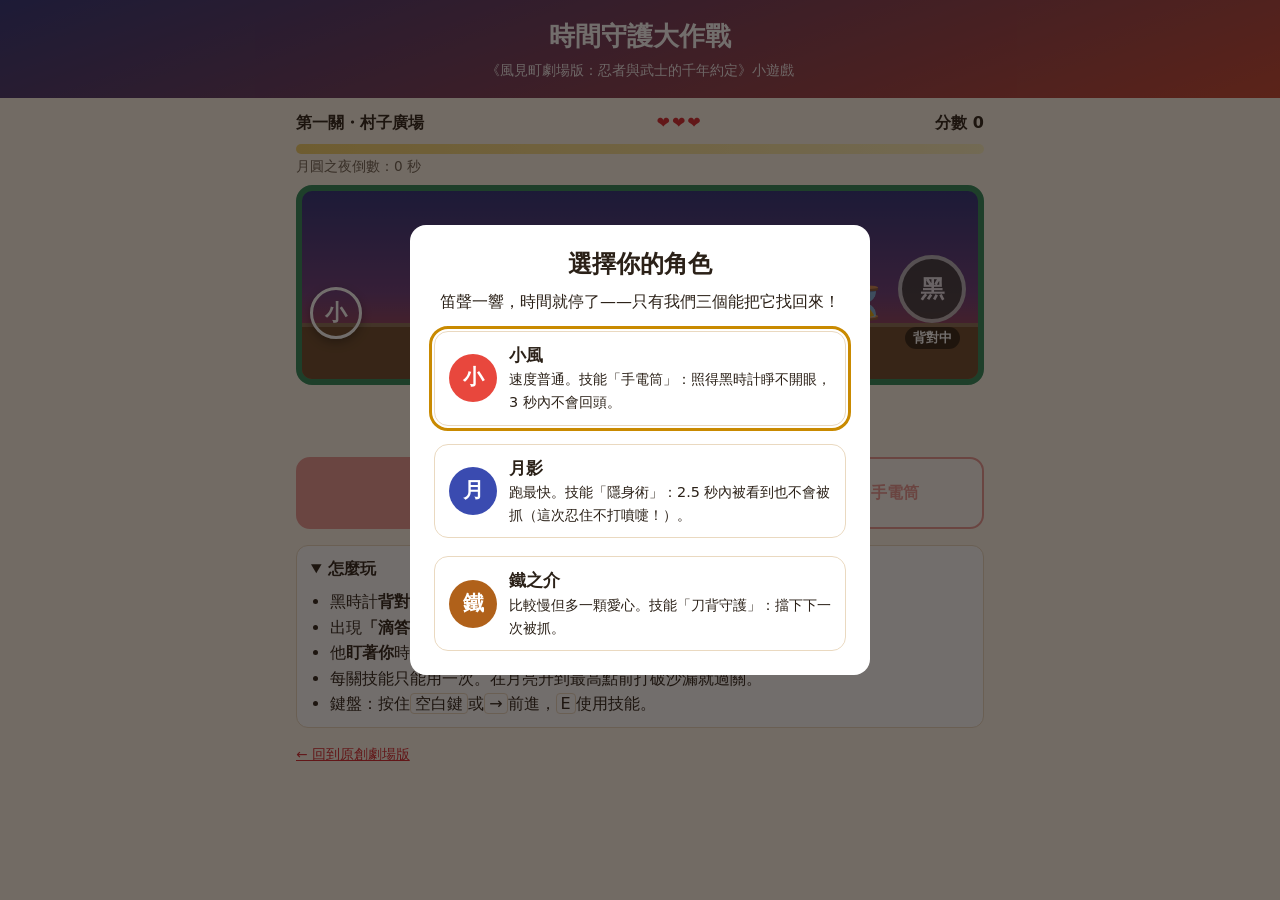
==== game/index.html @ ad831ce2 "Add Time Guardian mini game based on the original movie Co-Authored-By: Claude Opus 5.5 <noreply@ant" ====
<!doctype html>
<html lang="zh-Hant">
<head>
  <meta charset="utf-8">
  <meta name="viewport" content="width=device-width, initial-scale=1, user-scalable=no">
  <title>時間守護大作戰</title>
  <link rel="stylesheet" href="style.css">
</head>
<body>
  <header class="top">
    <h1>時間守護大作戰</h1>
    <p>《風見町劇場版：忍者與武士的千年約定》小遊戲</p>
  </header>

  <main class="wrap">
    <section class="hud" aria-label="遊戲狀態">
      <span id="hud-level">—</span>
      <span id="hud-lives" aria-label="生命"></span>
      <span id="hud-score">分數 0</span>
    </section>

    <div class="moon-bar" aria-hidden="true"><div id="moon-fill"></div></div>
    <p class="moon-label" id="moon-label">月圓之夜倒數</p>

    <section class="stage" id="stage" data-guard="back" aria-label="遊戲畫面">
      <div class="track"></div>
      <div class="frozen" aria-hidden="true">
        <span></span><span></span><span></span><span></span><span></span>
      </div>
      <div class="player" id="player"><span id="player-initial">小</span></div>
      <div class="goal" aria-hidden="true">⌛</div>
      <div class="guard" id="guard">
        <span class="guard-face" id="guard-face">黑</span>
        <span class="guard-label" id="guard-label">背對中</span>
      </div>
    </section>

    <p class="status" id="status" aria-live="polite">選一位角色開始吧！</p>

    <section class="controls">
      <button type="button" class="move" id="btn-move">按住前進</button>
      <button type="button" class="skill" id="btn-skill">技能</button>
    </section>

    <details class="help" open>
      <summary>怎麼玩</summary>
      <ul>
        <li>黑時計<strong>背對你</strong>時，按住「按住前進」往沙漏走。</li>
        <li>出現<strong>「滴答滴答」</strong>就是他要回頭了，馬上放開！</li>
        <li>他<strong>盯著你</strong>時還在移動，就會被抓：扣一顆愛心、往後退。</li>
        <li>每關技能只能用一次。在月亮升到最高點前打破沙漏就過關。</li>
        <li>鍵盤：按住<kbd>空白鍵</kbd>或<kbd>→</kbd>前進，<kbd>E</kbd>使用技能。</li>
      </ul>
    </details>

    <p class="note">
      <a href="../my-movie/">← 回到原創劇場版</a>
      <span id="best"></span>
    </p>
  </main>

  <div class="overlay" id="overlay">
    <div class="panel" role="dialog" aria-modal="true" aria-labelledby="panel-title">
      <h2 id="panel-title"></h2>
      <p id="panel-text"></p>
      <div id="panel-body"></div>
    </div>
  </div>

  <script src="../my-movie/movie.js"></script>
  <script src="game.js"></script>
</body>
</html>
---- game/style.css ----
:root {
  --bg: #fff8ec;
  --surface: #ffffff;
  --text: #2b2118;
  --muted: #6f6253;
  --border: #ead9c0;
  --accent: #d7262e;
  --safe: #2f8a5b;
  --warn: #c98a00;
  --danger: #d7262e;
  --sky-1: #2a2f7a;
  --sky-2: #c8442f;
  --ground: #6b4a2b;
}

@media (prefers-color-scheme: dark) {
  :root {
    --bg: #1c1814;
    --surface: #27211b;
    --text: #f3ebe0;
    --muted: #b8a993;
    --border: #3d342a;
    --accent: #ff6b6b;
    --safe: #5fcf93;
    --warn: #ffc83d;
    --danger: #ff6b6b;
  }
}

* { box-sizing: border-box; }

body {
  margin: 0;
  font-family: system-ui, "Noto Sans TC", "Microsoft JhengHei", sans-serif;
  background: var(--bg);
  color: var(--text);
  line-height: 1.6;
  -webkit-tap-highlight-color: transparent;
}

.top {
  background: linear-gradient(160deg, var(--sky-1), var(--sky-2));
  color: #fff;
  text-align: center;
  padding: 16px;
}
.top h1 { margin: 0; font-size: 1.6rem; }
.top p { margin: 2px 0 0; font-size: 0.9rem; opacity: 0.9; }

.wrap { max-width: 720px; margin: 0 auto; padding: 12px 16px 32px; }

.hud { display: flex; justify-content: space-between; gap: 8px; font-weight: 700; flex-wrap: wrap; }
#hud-lives { color: var(--danger); letter-spacing: 2px; }

.moon-bar { margin-top: 8px; height: 10px; border-radius: 999px; background: var(--border); overflow: hidden; }
#moon-fill { height: 100%; width: 0; background: linear-gradient(90deg, #f6d36b, #fff4c2); }
.moon-label { margin: 2px 0 8px; font-size: 0.85rem; color: var(--muted); }

/* ---------- 舞台 ---------- */
.stage {
  position: relative;
  height: 200px;
  border-radius: 16px;
  overflow: hidden;
  background: linear-gradient(180deg, var(--sky-1) 0%, #6a3a7a 55%, var(--sky-2) 100%);
  border: 6px solid var(--safe);
  transition: border-color 0.15s;
  user-select: none;
}
.stage[data-guard="warn"] { border-color: var(--warn); }
.stage[data-guard="watch"] { border-color: var(--danger); }
.stage.hit { animation: shake 0.4s; }
@keyframes shake {
  0%, 100% { transform: translateX(0); }
  25% { transform: translateX(-8px); }
  75% { transform: translateX(8px); }
}

.track {
  position: absolute;
  left: 0; right: 0; bottom: 0;
  height: 56px;
  background: var(--ground);
  border-top: 4px solid rgba(255, 255, 255, 0.2);
}

.frozen { position: absolute; left: 22%; right: 30%; bottom: 60px; display: flex; justify-content: space-around; }
.frozen span {
  width: 14px; height: 30px; border-radius: 7px 7px 3px 3px;
  background: #9aa3b5; opacity: 0.7;
  transition: background 0.6s, transform 0.6s;
}
.stage.cleared .frozen span { background: #ffd36b; opacity: 1; transform: translateY(-10px); }

.player {
  position: absolute;
  bottom: 40px;
  left: 8px;
  width: 52px; height: 52px;
  border-radius: 50%;
  border: 3px solid #fff;
  color: #fff;
  font-weight: 700;
  font-size: 1.4rem;
  display: grid;
  place-items: center;
  box-shadow: 0 4px 10px rgba(0, 0, 0, 0.35);
  z-index: 2;
}
.player.moving { animation: hop 0.3s infinite alternate; }
@keyframes hop { from { transform: translateY(0); } to { transform: translateY(-6px); } }
.player.hidden { opacity: 0.35; border-style: dashed; }
.player.shielded { box-shadow: 0 0 0 5px rgba(255, 215, 100, 0.85), 0 4px 10px rgba(0, 0, 0, 0.35); }

.goal { position: absolute; right: 92px; bottom: 50px; font-size: 2rem; z-index: 1; }

.guard {
  position: absolute;
  right: 12px;
  bottom: 30px;
  display: flex;
  flex-direction: column;
  align-items: center;
  gap: 4px;
}
.guard-face {
  width: 68px; height: 68px;
  border-radius: 50%;
  background: #3a3a3a;
  border: 4px solid #c9c9c9;
  color: #fff;
  font-size: 1.5rem;
  font-weight: 700;
  display: grid;
  place-items: center;
  transition: transform 0.2s;
}
.stage[data-guard="back"] .guard-face { transform: scaleX(-1); opacity: 0.85; }
.stage[data-guard="warn"] .guard-face { animation: tick 0.25s infinite alternate; }
.stage[data-guard="watch"] .guard-face { border-color: var(--danger); background: #1d1d1d; }
@keyframes tick { from { transform: rotate(-8deg); } to { transform: rotate(8deg); } }

.guard-label {
  font-size: 0.8rem;
  font-weight: 700;
  color: #fff;
  background: rgba(0, 0, 0, 0.55);
  padding: 1px 8px;
  border-radius: 999px;
  white-space: nowrap;
}

.status { min-height: 3.2em; margin: 10px 0; font-weight: 700; text-align: center; }

/* ---------- 按鈕 ---------- */
.controls { display: grid; grid-template-columns: 2fr 1fr; gap: 10px; }
button {
  font: inherit;
  cursor: pointer;
  border-radius: 14px;
  border: 2px solid var(--accent);
  background: var(--surface);
  color: var(--accent);
  font-weight: 700;
  padding: 10px 14px;
}
button:disabled { opacity: 0.45; cursor: not-allowed; }
button:focus-visible { outline: 3px solid var(--warn); outline-offset: 2px; }
.move {
  background: var(--accent);
  color: #fff;
  font-size: 1.25rem;
  min-height: 72px;
  touch-action: none;
  user-select: none;
  -webkit-user-select: none;
}
.move:active { transform: scale(0.97); }

.help { margin-top: 16px; background: var(--surface); border: 1px solid var(--border); border-radius: 12px; padding: 10px 14px; }
.help summary { font-weight: 700; cursor: pointer; }
.help ul { margin: 8px 0 0; padding-left: 1.2em; }
kbd { border: 1px solid var(--border); border-radius: 4px; padding: 0 4px; font-family: inherit; }

.note { color: var(--muted); font-size: 0.85rem; margin-top: 16px; }
.note a { color: var(--accent); }

/* ---------- 彈出面板 ---------- */
.overlay {
  position: fixed;
  inset: 0;
  background: rgba(20, 14, 10, 0.6);
  display: none;
  align-items: center;
  justify-content: center;
  padding: 16px;
  z-index: 10;
}
.overlay.show { display: flex; }
.panel {
  background: var(--surface);
  color: var(--text);
  border-radius: 16px;
  padding: 20px;
  width: 100%;
  max-width: 460px;
  max-height: 90vh;
  overflow: auto;
  text-align: center;
}
.panel h2 { margin: 0 0 6px; }
.panel p { margin: 0 0 12px; }
.panel button { margin: 4px; }
.panel .primary { background: var(--accent); color: #fff; }
.final-score { font-size: 1.3rem; font-weight: 700; }

.hero-list { display: grid; gap: 10px; text-align: left; }
.hero-card {
  display: flex;
  gap: 12px;
  align-items: center;
  border: 1px solid var(--border);
  color: var(--text);
  font-weight: 400;
  margin: 0;
}
.hero-card:hover { border-color: var(--accent); }
.hero-avatar {
  flex: none;
  width: 48px; height: 48px;
  border-radius: 50%;
  color: #fff;
  font-weight: 700;
  font-size: 1.3rem;
  display: grid;
  place-items: center;
}
.hero-info { display: flex; flex-direction: column; font-size: 0.9rem; text-align: left; }
.hero-info strong { font-size: 1.05rem; }
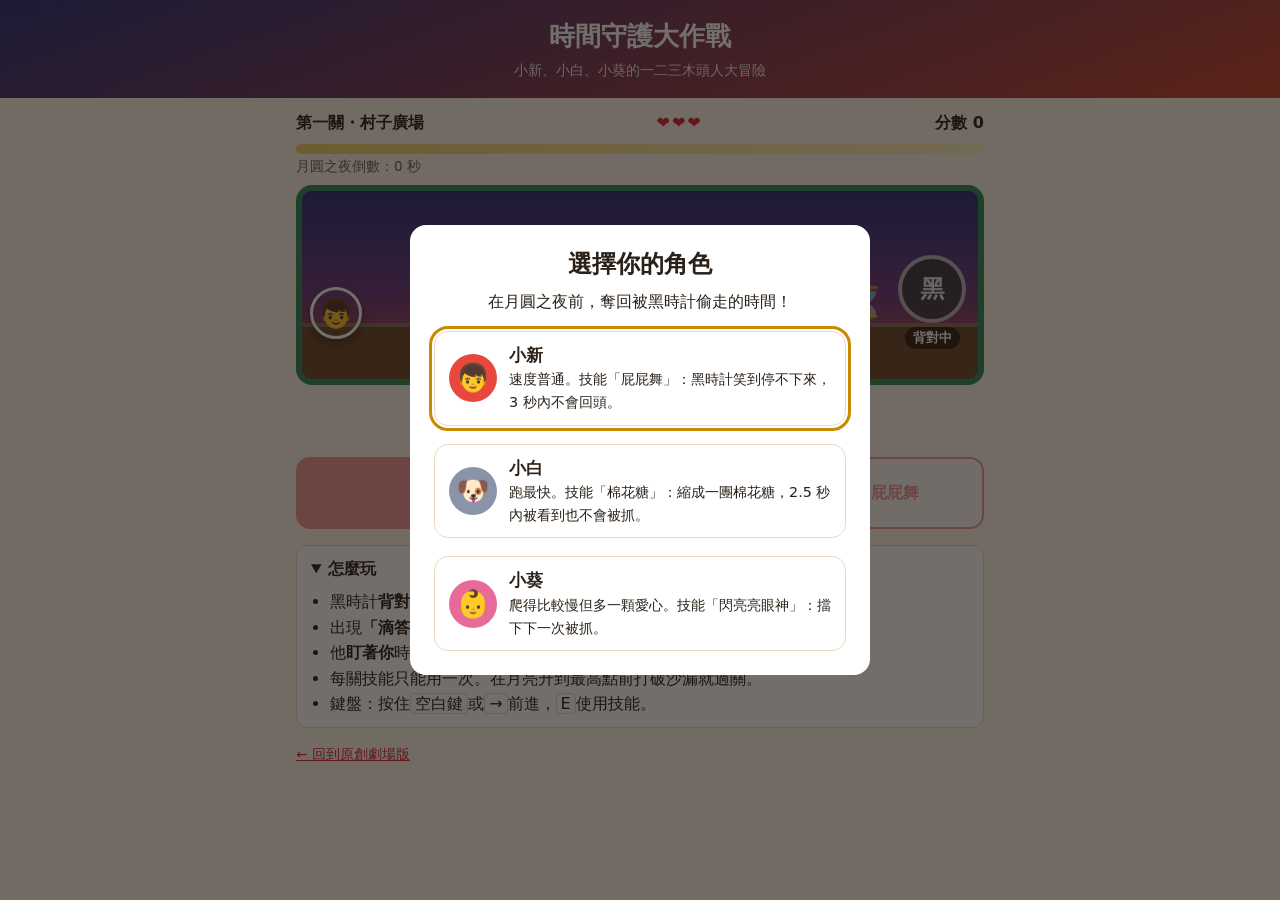
==== commit 5621e68c: "Change mini game heroes to Shin-chan, Shiro, and Himawari Co-Authored-By: Claude Opus 5.5 <noreply@a" ====
--- a/game/index.html
+++ b/game/index.html
@@ -9,7 +9,7 @@
 <body>
   <header class="top">
     <h1>時間守護大作戰</h1>
-    <p>《風見町劇場版：忍者與武士的千年約定》小遊戲</p>
+    <p>小新、小白、小葵的一二三木頭人大冒險</p>
   </header>
 
   <main class="wrap">
@@ -27,7 +27,7 @@
       <div class="frozen" aria-hidden="true">
         <span></span><span></span><span></span><span></span><span></span>
       </div>
-      <div class="player" id="player"><span id="player-initial">小</span></div>
+      <div class="player" id="player"><span id="player-initial">👦</span></div>
       <div class="goal" aria-hidden="true">⌛</div>
       <div class="guard" id="guard">
         <span class="guard-face" id="guard-face">黑</span>
@@ -67,7 +67,6 @@
     </div>
   </div>
 
-  <script src="../my-movie/movie.js"></script>
   <script src="game.js"></script>
 </body>
 </html>
--- a/game/style.css
+++ b/game/style.css
@@ -101,7 +101,7 @@
   border: 3px solid #fff;
   color: #fff;
   font-weight: 700;
-  font-size: 1.4rem;
+  font-size: 1.8rem;
   display: grid;
   place-items: center;
   box-shadow: 0 4px 10px rgba(0, 0, 0, 0.35);
@@ -231,7 +231,7 @@
   border-radius: 50%;
   color: #fff;
   font-weight: 700;
-  font-size: 1.3rem;
+  font-size: 1.7rem;
   display: grid;
   place-items: center;
 }
